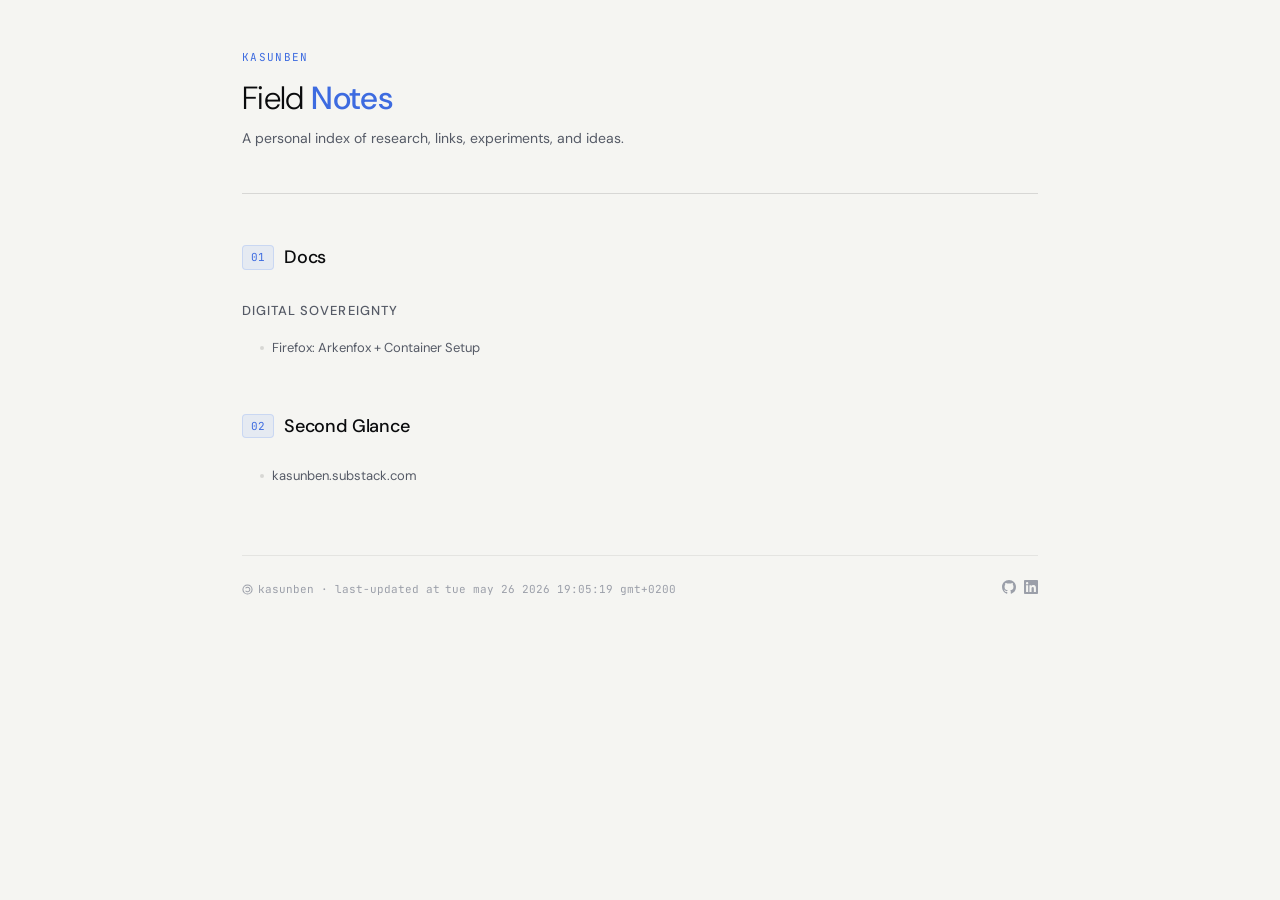
==== index.html @ 13650e2d "update seo configs" ====
<!DOCTYPE html>
<html lang="en">
<head>
  <meta charset="UTF-8">
  <meta name="viewport" content="width=device-width, initial-scale=1.0">
  <title>Field Notes — A personal index of research, links, experiments, and ideas by kasunben.</title>

  <meta name="description" content="A personal index of research, links, experiments, and ideas by kasunben.">
  <meta name="author" content="kasunben">
  <link rel="canonical" href="https://kasunben.openfs.io/">

  <!-- Open Graph -->
  <meta property="og:type" content="website">
  <meta property="og:url" content="https://kasunben.openfs.io/">
  <meta property="og:title" content="Field Notes">
  <meta property="og:description" content="A personal index of research, links, experiments, and ideas by kasunben.">

  <!-- Twitter Card -->
  <meta name="twitter:card" content="summary">
  <meta name="twitter:title" content="Field Notes">
  <meta name="twitter:description" content="A personal index of research, links, experiments, and ideas by kasunben.">

  <link rel="stylesheet" href="./css/theme.css">
</head>
<body>

<div class="header">
  <div class="header-eyebrow">kasunben</div>
  <h1>Field <span>Notes</span></h1>
  <p class="header-sub">A personal index of research, links, experiments, and ideas.</p>
</div>

<div class="section-label">
  <span class="section-num">01</span>
  <h2>Docs</h2>
</div>

<h3>Digital Sovereignty</h3>
<ul class="toc-list">
  <li><a href="docs/digital-sovereignty/firefox-privacy-hardening-guide.html">Firefox: Arkenfox + Container Setup</a></li>
</ul>

<div class="section-label">
  <span class="section-num">02</span>
  <h2>Second Glance</h2>
</div>

<ul class="toc-list" id="substack-feed">
  <li><a href="#">Loading…</a></li>
</ul>

<div class="footer">
  <div class="footer-brand">
    <svg width="11" height="11" viewBox="0 0 24 24" fill="none" stroke="currentColor" stroke-width="2.2" stroke-linecap="round" aria-label="Copyleft"><circle cx="12" cy="12" r="10"/><path d="M8.5 8.5A5 5 0 1 1 8.5 15.5"/></svg> kasunben &middot; last-updated at <span>Tue May 26 2026 19:05:19 GMT+0200</span>
  </div>
  <div class="footer-social">
    <a href="https://github.com/kasunben" target="_blank" rel="noopener" aria-label="GitHub">
      <svg width="14" height="14" viewBox="0 0 24 24" fill="currentColor" aria-hidden="true">
        <path d="M12 0C5.37 0 0 5.37 0 12c0 5.31 3.435 9.795 8.205 11.385.6.105.825-.255.825-.57 0-.285-.015-1.23-.015-2.235-3.015.555-3.795-.735-4.035-1.41-.135-.345-.72-1.41-1.23-1.695-.42-.225-1.02-.78-.015-.795.945-.015 1.62.87 1.845 1.23 1.08 1.815 2.805 1.305 3.495.99.105-.78.42-1.305.765-1.605-2.67-.3-5.46-1.335-5.46-5.925 0-1.305.465-2.385 1.23-3.225-.12-.3-.54-1.53.12-3.18 0 0 1.005-.315 3.3 1.23.96-.27 1.98-.405 3-.405s2.04.135 3 .405c2.295-1.56 3.3-1.23 3.3-1.23.66 1.65.24 2.88.12 3.18.765.84 1.23 1.905 1.23 3.225 0 4.605-2.805 5.625-5.475 5.925.435.375.81 1.095.81 2.22 0 1.605-.015 2.895-.015 3.3 0 .315.225.69.825.57A12.02 12.02 0 0 0 24 12c0-6.63-5.37-12-12-12z"/>
      </svg>
    </a>
    <a href="https://linkedin.com/in/kasunben" target="_blank" rel="noopener" aria-label="LinkedIn">
      <svg width="14" height="14" viewBox="0 0 24 24" fill="currentColor" aria-hidden="true">
        <path d="M20.447 20.452h-3.554v-5.569c0-1.328-.027-3.037-1.852-3.037-1.853 0-2.136 1.445-2.136 2.939v5.667H9.351V9h3.414v1.561h.046c.477-.9 1.637-1.85 3.37-1.85 3.601 0 4.267 2.37 4.267 5.455v6.286zM5.337 7.433a2.062 2.062 0 0 1-2.063-2.065 2.064 2.064 0 1 1 2.063 2.065zm1.782 13.019H3.555V9h3.564v11.452zM22.225 0H1.771C.792 0 0 .774 0 1.729v20.542C0 23.227.792 24 1.771 24h20.451C23.2 24 24 23.227 24 22.271V1.729C24 .774 23.2 0 22.222 0h.003z"/>
      </svg>
    </a>
  </div>
</div>

<script src="./js/utils.js"></script>
</body>
</html>
---- css/theme.css ----
@import url('https://fonts.googleapis.com/css2?family=JetBrains+Mono:wght@400;500;700&family=DM+Sans:wght@300;400;500&display=swap');

/* ── Design tokens ─────────────────────────────────────────── */
:root {
  --bg: #0e0f11;
  --bg2: #141518;
  --bg3: #1a1c20;
  --border: rgba(255,255,255,0.07);
  --border2: rgba(255,255,255,0.12);
  --text: #e2e4e9;
  --text2: #8b8f9a;
  --text3: #555a66;
  --heading: #ffffff;
  --accent: #5b8af5;
  --accent2: #3d6be0;
  --green: #3ecf8e;
  --amber: #f0a429;
  --red: #e55353;
  --purple: #9b72f5;
  --teal: #2dd4bf;
  --mono: 'JetBrains Mono', monospace;
  --sans: 'DM Sans', sans-serif;
  --theme-icon: '☀';
}

@media (prefers-color-scheme: light) {
  :root {
    --bg: #f5f5f2;
    --bg2: #ffffff;
    --bg3: #eceae5;
    --border: rgba(0,0,0,0.07);
    --border2: rgba(0,0,0,0.12);
    --text: #1a1c20;
    --text2: #555a66;
    --text3: #9b9fa9;
    --heading: #0a0b0d;
    --accent: #3d6be0;
    --accent2: #2554c7;
    --green: #1a9e68;
    --amber: #b87d0d;
    --red: #c93a3a;
    --purple: #7c52d9;
    --teal: #0f9e8a;
    --theme-icon: '☽';
  }
}

/* ── Reset ──────────────────────────────────────────────────── */
* { box-sizing: border-box; margin: 0; padding: 0; }

/* ── Layout ─────────────────────────────────────────────────── */
body {
  background: var(--bg);
  color: var(--text);
  font-family: var(--sans);
  font-size: 14px;
  line-height: 1.7;
  max-width: 860px;
  margin: 0 auto;
  padding: 48px 32px 80px;
}

/* ── Header ─────────────────────────────────────────────────── */
.header {
  border-bottom: 1px solid var(--border2);
  padding-bottom: 32px;
  margin-bottom: 48px;
}
.header-eyebrow a { color: inherit; text-decoration: none; opacity: 0.8; transition: opacity .15s; }
.header-eyebrow a:hover { opacity: 1; }
.header-eyebrow svg { vertical-align: middle; position: relative; top: -1px; }
.header-eyebrow {
  font-family: var(--mono);
  font-size: 11px;
  color: var(--accent);
  letter-spacing: .12em;
  text-transform: uppercase;
  margin-bottom: 12px;
}
h1 {
  font-size: 32px;
  font-weight: 300;
  color: var(--heading);
  letter-spacing: -.02em;
  line-height: 1.2;
  margin-bottom: 10px;
}
h1 span { color: var(--accent); font-weight: 500; }
.header-sub {
  color: var(--text2);
  font-size: 14px;
  max-width: 520px;
}

/* ── Section headings ───────────────────────────────────────── */
.section-label {
  display: flex;
  align-items: center;
  gap: 10px;
  margin: 48px 0 20px;
}
.section-num {
  font-family: var(--mono);
  font-size: 11px;
  color: var(--accent);
  background: rgba(91,138,245,0.1);
  border: 1px solid rgba(91,138,245,0.2);
  padding: 2px 8px;
  border-radius: 4px;
}
h2 {
  font-size: 18px;
  font-weight: 500;
  color: var(--heading);
  letter-spacing: -.01em;
}
h3 {
  font-size: 13px;
  font-weight: 500;
  color: var(--text2);
  text-transform: uppercase;
  letter-spacing: .08em;
  margin: 28px 0 10px;
}

/* ── Callout boxes ──────────────────────────────────────────── */
.callout {
  border-radius: 8px;
  padding: 14px 16px;
  margin: 16px 0;
  font-size: 13px;
  line-height: 1.6;
  border-left: 3px solid;
}
.callout.info   { background: rgba(91,138,245,0.07); border-color: var(--accent); color: var(--text); }
.callout.warn   { background: rgba(240,164,41,0.07);  border-color: var(--amber);  color: var(--text); }
.callout.good   { background: rgba(62,207,142,0.07);  border-color: var(--green);  color: var(--text); }
.callout.danger { background: rgba(229,83,83,0.07);   border-color: var(--red);    color: var(--text); }
.callout strong { font-weight: 500; }

/* ── Code blocks ────────────────────────────────────────────── */
.code-block {
  background: var(--bg3);
  border: 1px solid var(--border2);
  border-radius: 8px;
  margin: 12px 0;
  overflow: hidden;
}
.code-header {
  display: flex;
  align-items: center;
  justify-content: space-between;
  padding: 8px 14px;
  border-bottom: 1px solid var(--border);
  background: var(--bg);
}
.code-label {
  font-family: var(--mono);
  font-size: 11px;
  color: var(--text3);
  letter-spacing: .06em;
}
.copy-btn {
  font-family: var(--mono);
  font-size: 10px;
  color: var(--text3);
  background: none;
  border: 1px solid var(--border2);
  border-radius: 4px;
  padding: 2px 8px;
  cursor: pointer;
  transition: all .15s;
}
.copy-btn:hover  { color: var(--accent); border-color: var(--accent); }
.copy-btn.copied { color: var(--green);  border-color: var(--green); }
pre {
  padding: 14px 16px;
  overflow-x: auto;
  font-family: var(--mono);
  font-size: 12.5px;
  line-height: 1.8;
  color: var(--text);
}

/* Syntax token colours */
.cm { color: var(--text3); }   /* comment */
.ck { color: var(--purple); }  /* keyword */
.cv { color: var(--teal); }    /* value   */
.cs { color: var(--green); }   /* string  */
.cw { color: var(--amber); }   /* warning */

/* ── Step list ──────────────────────────────────────────────── */
.steps { display: flex; flex-direction: column; gap: 2px; margin: 12px 0; }
.step {
  display: grid;
  grid-template-columns: 28px 1fr;
  gap: 12px;
  align-items: start;
  padding: 10px 0;
  border-bottom: 1px solid var(--border);
}
.step:last-child { border-bottom: none; }
.step-n {
  font-family: var(--mono);
  font-size: 11px;
  color: var(--accent);
  padding-top: 2px;
  font-weight: 700;
}
.step-body { font-size: 13.5px; color: var(--text); }
.step-check {
  appearance: none;
  width: 14px;
  height: 14px;
  min-width: 14px;
  border: 1.5px solid var(--border2);
  border-radius: 3px;
  cursor: pointer;
  margin-top: 5px;
  transition: background .15s, border-color .15s;
  background: var(--bg2);
  margin-left: 9px;
}
.step-check:hover { border-color: var(--accent); }
.step-check:checked {
  background-color: var(--accent);
  border-color: var(--accent);
  background-image: url("data:image/svg+xml,%3Csvg viewBox='0 0 10 8' xmlns='http://www.w3.org/2000/svg'%3E%3Cpath d='M1 4l3 3 5-6' stroke='%23fff' stroke-width='1.5' fill='none' stroke-linecap='round' stroke-linejoin='round'/%3E%3C/svg%3E");
  background-repeat: no-repeat;
  background-position: center;
  background-size: 10px 8px;
}
.step-body code {
  font-family: var(--mono);
  font-size: 12px;
  background: var(--bg3);
  padding: 1px 6px;
  border-radius: 3px;
  color: var(--teal);
}
.step-body .note {
  display: block;
  font-size: 12px;
  color: var(--text2);
  margin-top: 3px;
}

/* ── Container grid ─────────────────────────────────────────── */
.container-grid {
  display: grid;
  grid-template-columns: repeat(2, 1fr);
  gap: 10px;
  margin: 16px 0;
}
.container-card {
  border-radius: 10px;
  border: 1px solid var(--border2);
  padding: 16px;
  background: var(--bg2);
  position: relative;
  overflow: hidden;
}
.container-card::before {
  content: '';
  position: absolute;
  top: 0; left: 0; right: 0;
  height: 2px;
}
.c-blue::before   { background: #5b8af5; }
.c-red::before    { background: #e55353; }
.c-green::before  { background: #3ecf8e; }
.c-amber::before  { background: #f0a429; }
.c-purple::before { background: #9b72f5; }
.c-teal::before   { background: #2dd4bf; }
.c-gray::before   { background: #555a66; }
.c-pink::before   { background: #e06bab; }

.container-name {
  font-family: var(--mono);
  font-size: 12px;
  font-weight: 700;
  margin-bottom: 4px;
}

/* Light-mode container name colours */
.c-blue .container-name   { color: #3d6be0; }
.c-red .container-name    { color: #c93a3a; }
.c-green .container-name  { color: #1a9e68; }
.c-amber .container-name  { color: #b87d0d; }
.c-purple .container-name { color: #7c52d9; }
.c-teal .container-name   { color: #0f9e8a; }
.c-gray .container-name   { color: var(--text2); }
.c-pink .container-name   { color: #b84e8a; }

/* Dark-mode overrides */
@media (prefers-color-scheme: dark) {
  .c-blue .container-name   { color: #5b8af5; }
  .c-red .container-name    { color: #e55353; }
  .c-green .container-name  { color: #3ecf8e; }
  .c-amber .container-name  { color: #f0a429; }
  .c-purple .container-name { color: #9b72f5; }
  .c-teal .container-name   { color: #2dd4bf; }
  .c-gray .container-name   { color: #8b8f9a; }
  .c-pink .container-name   { color: #e06bab; }
}

.container-desc {
  font-size: 12px;
  color: var(--text2);
  margin-bottom: 10px;
  line-height: 1.5;
}
.container-sites {
  display: flex;
  flex-wrap: wrap;
  gap: 5px;
}
.site-tag {
  font-family: var(--mono);
  font-size: 10px;
  background: rgba(255,255,255,0.05);
  border: 1px solid var(--border);
  border-radius: 3px;
  padding: 2px 7px;
  color: var(--text2);
}
.container-rule {
  margin-top: 10px;
  font-size: 11px;
  color: var(--text3);
  border-top: 1px solid var(--border);
  padding-top: 8px;
  font-family: var(--mono);
}

/* ── Table ──────────────────────────────────────────────────── */
.ub-table { width: 100%; border-collapse: collapse; margin: 12px 0; font-size: 13px; }
.ub-table th {
  text-align: left;
  font-family: var(--mono);
  font-size: 11px;
  color: var(--text3);
  padding: 6px 12px;
  border-bottom: 1px solid var(--border2);
  font-weight: 400;
  letter-spacing: .05em;
}
.ub-table td {
  padding: 9px 12px;
  border-bottom: 1px solid var(--border);
  color: var(--text);
  vertical-align: top;
}
.ub-table tr:last-child td { border-bottom: none; }
.ub-table code {
  font-family: var(--mono);
  font-size: 11.5px;
  color: var(--teal);
  background: rgba(45,212,191,0.08);
  padding: 1px 6px;
  border-radius: 3px;
}

/* ── Badges ─────────────────────────────────────────────────── */
.badge {
  display: inline-block;
  font-family: var(--mono);
  font-size: 10px;
  padding: 2px 7px;
  border-radius: 3px;
  font-weight: 500;
}
.badge-must { background: rgba(62,207,142,0.12);  color: var(--green); }
.badge-rec  { background: rgba(91,138,245,0.12);  color: var(--accent); }
.badge-skip { background: rgba(229,83,83,0.12);   color: var(--red); }

/* ── Divider ────────────────────────────────────────────────── */
hr { border: none; border-top: 1px solid var(--border); margin: 40px 0; }

/* ── TOC ────────────────────────────────────────────────────── */
.toc {
  background: var(--bg2);
  border: 1px solid var(--border2);
  border-radius: 10px;
  padding: 18px 20px;
  margin-bottom: 40px;
}
.toc-title {
  font-family: var(--mono);
  font-size: 11px;
  color: var(--text3);
  letter-spacing: .08em;
  text-transform: uppercase;
  margin-bottom: 10px;
}
.toc-list { list-style: none; display: flex; flex-direction: column; gap: 4px; }
.toc-list a {
  color: var(--text2);
  text-decoration: none;
  font-size: 13px;
  display: flex;
  align-items: center;
  gap: 8px;
  transition: color .15s;
}
.toc-list a:hover { color: var(--accent); }
.toc-list a::before {
  content: '';
  display: inline-block;
  width: 4px;
  height: 4px;
  border-radius: 50%;
  background: var(--border2);
  flex-shrink: 0;
}

/* ── Inline code ────────────────────────────────────────────── */
p code, li code {
  font-family: var(--mono);
  font-size: 12px;
  background: var(--bg3);
  padding: 1px 6px;
  border-radius: 3px;
  color: var(--teal);
}

/* ── Body copy ──────────────────────────────────────────────── */
p  { margin: 10px 0; color: var(--text); font-size: 13.5px; }
ul { padding-left: 18px; margin: 8px 0; }
li { margin: 4px 0; font-size: 13.5px; color: var(--text); }

/* ── Social links ───────────────────────────────────────────── */
.social-links {
  display: flex;
  gap: 18px;
  margin-top: 16px;
}
.social-links a {
  display: flex;
  align-items: center;
  gap: 6px;
  font-family: var(--mono);
  font-size: 11px;
  color: var(--text3);
  text-decoration: none;
  transition: color .15s;
}
.social-links a:hover { color: var(--accent); }
.social-links svg { flex-shrink: 0; }

/* ── Footer ─────────────────────────────────────────────────── */
.footer-tags {
  display: flex;
  flex-wrap: wrap;
  justify-content: flex-end;
  gap: 8px;
  font-family: var(--mono);
  font-size: 10px;
  color: var(--text3);
  max-width: 50%;
  text-align: right;
}
.footer-date { white-space: nowrap; }
.footer a { color: inherit; text-decoration: none; transition: color .15s; }
.footer a:hover { color: var(--accent); }
.footer-brand { display: inline-flex; align-items: center; gap: 5px; }
.footer-brand svg { flex-shrink: 0; position: relative; }
.footer-social { display: flex; gap: 8px; align-items: center; }
.footer-social a { color: var(--text3); text-decoration: none; transition: color .15s; line-height: 0; }
.footer-social a:hover { color: var(--accent); }

.footer {
  margin-top: 64px;
  padding-top: 24px;
  border-top: 1px solid var(--border);
  font-family: var(--mono);
  font-size: 11px;
  color: var(--text3);
  display: flex;
  justify-content: space-between;
  align-items: flex-start;
  text-transform: lowercase;
  gap: 16px;
}

@media (max-width: 540px) {
  .footer { flex-direction: column; gap: 12px; }
  .footer-tags { justify-content: flex-start; max-width: 100%; text-align: left; }
}
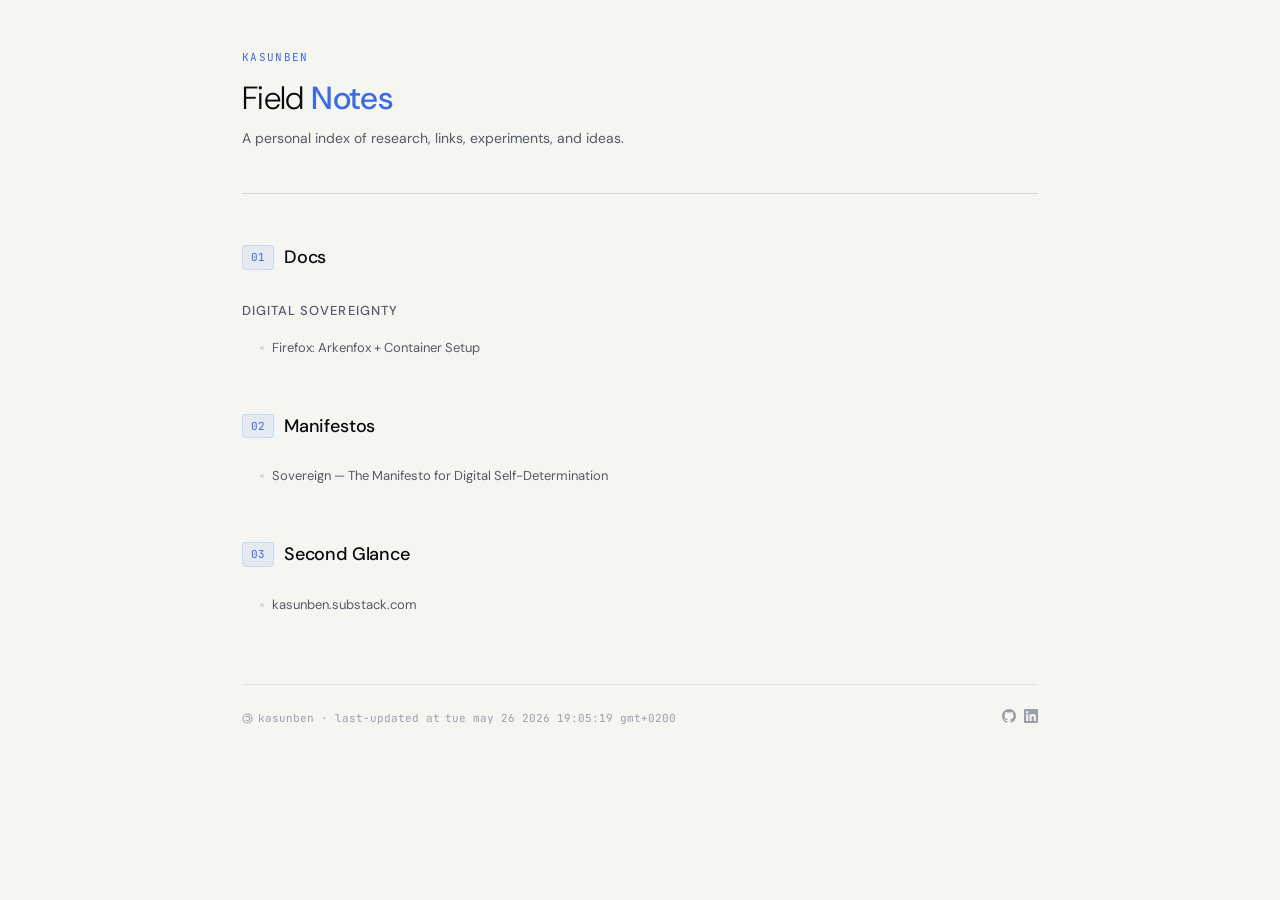
==== commit 76f25dfa: "add Sovereign manifesto" ====
--- a/index.html
+++ b/index.html
@@ -42,6 +42,15 @@
 
 <div class="section-label">
   <span class="section-num">02</span>
+  <h2>Manifestos</h2>
+</div>
+
+<ul class="toc-list">
+  <li><a href="./sovereign-manifesto-digital-self-determination.html">Sovereign — The Manifesto for Digital Self-Determination</a></li>
+</ul>
+
+<div class="section-label">
+  <span class="section-num">03</span>
   <h2>Second Glance</h2>
 </div>
 
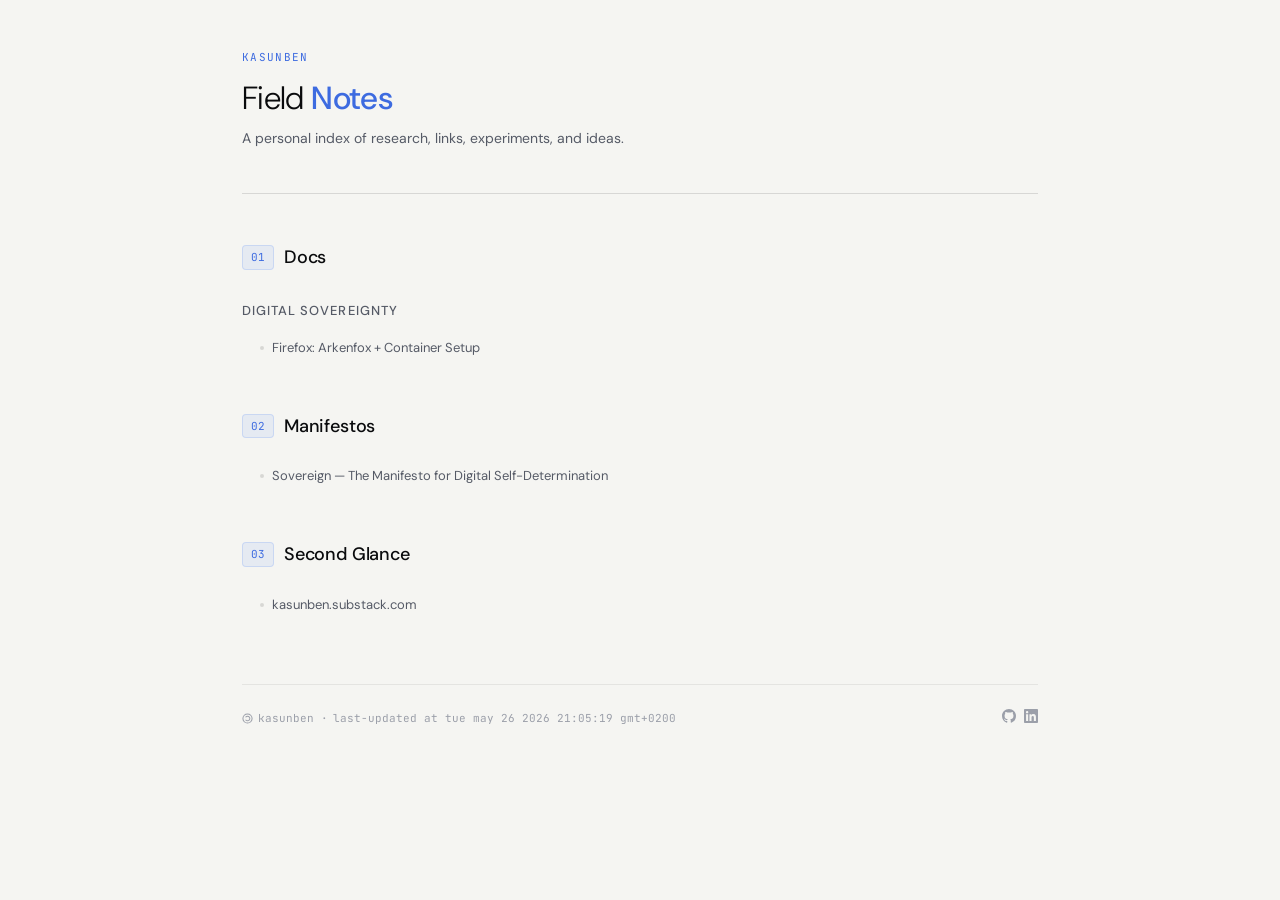
==== commit 39600dd8: "fix mobile responsive issues in footer" ====
--- a/index.html
+++ b/index.html
@@ -60,7 +60,7 @@
 
 <div class="footer">
   <div class="footer-brand">
-    <svg width="11" height="11" viewBox="0 0 24 24" fill="none" stroke="currentColor" stroke-width="2.2" stroke-linecap="round" aria-label="Copyleft"><circle cx="12" cy="12" r="10"/><path d="M8.5 8.5A5 5 0 1 1 8.5 15.5"/></svg> kasunben &middot; last-updated at <span>Tue May 26 2026 19:05:19 GMT+0200</span>
+    <svg width="11" height="11" viewBox="0 0 24 24" fill="none" stroke="currentColor" stroke-width="2.2" stroke-linecap="round" aria-label="Copyleft"><circle cx="12" cy="12" r="10"/><path d="M8.5 8.5A5 5 0 1 1 8.5 15.5"/></svg> kasunben &middot; <span class="footer-date">last-updated at <span>Tue May 26 2026 21:05:19 GMT+0200</span></span>
   </div>
   <div class="footer-social">
     <a href="https://github.com/kasunben" target="_blank" rel="noopener" aria-label="GitHub">
--- a/css/theme.css
+++ b/css/theme.css
@@ -463,7 +463,7 @@
 .footer-date { white-space: nowrap; }
 .footer a { color: inherit; text-decoration: none; transition: color .15s; }
 .footer a:hover { color: var(--accent); }
-.footer-brand { display: inline-flex; align-items: center; gap: 5px; }
+.footer-brand { display: flex; align-items: center; flex-wrap: wrap; gap: 5px; }
 .footer-brand svg { flex-shrink: 0; position: relative; }
 .footer-social { display: flex; gap: 8px; align-items: center; }
 .footer-social a { color: var(--text3); text-decoration: none; transition: color .15s; line-height: 0; }
@@ -484,6 +484,8 @@
 }
 
 @media (max-width: 540px) {
-  .footer { flex-direction: column; gap: 12px; }
-  .footer-tags { justify-content: flex-start; max-width: 100%; text-align: left; }
-}
+  .footer { flex-direction: column; gap: 12px; align-items: center; text-align: center; }
+  .footer-brand { justify-content: center; }
+  .footer-social { justify-content: center; }
+  .footer-tags { justify-content: center; max-width: 100%; text-align: center; }
+}
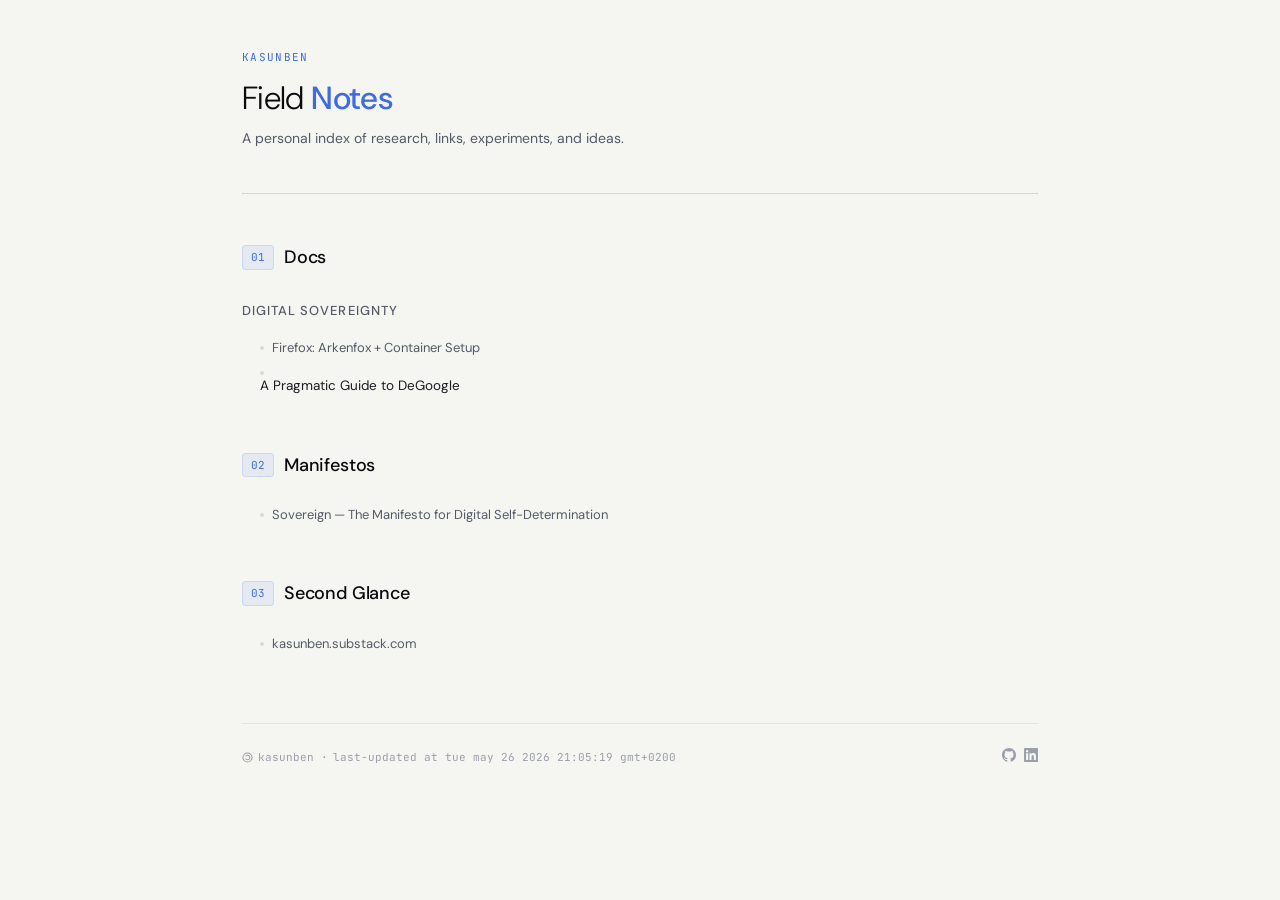
==== commit 55dbb080: "add new article (pragmatic guide to degoogle)" ====
--- a/index.html
+++ b/index.html
@@ -38,6 +38,7 @@
 <h3>Digital Sovereignty</h3>
 <ul class="toc-list">
   <li><a href="docs/digital-sovereignty/firefox-privacy-hardening-guide.html">Firefox: Arkenfox + Container Setup</a></li>
+  <li><a href="docs/digital-sovereignty/a-pragmatic-guide-to-degoogle.html"></a>A Pragmatic Guide to DeGoogle</a></li>
 </ul>
 
 <div class="section-label">
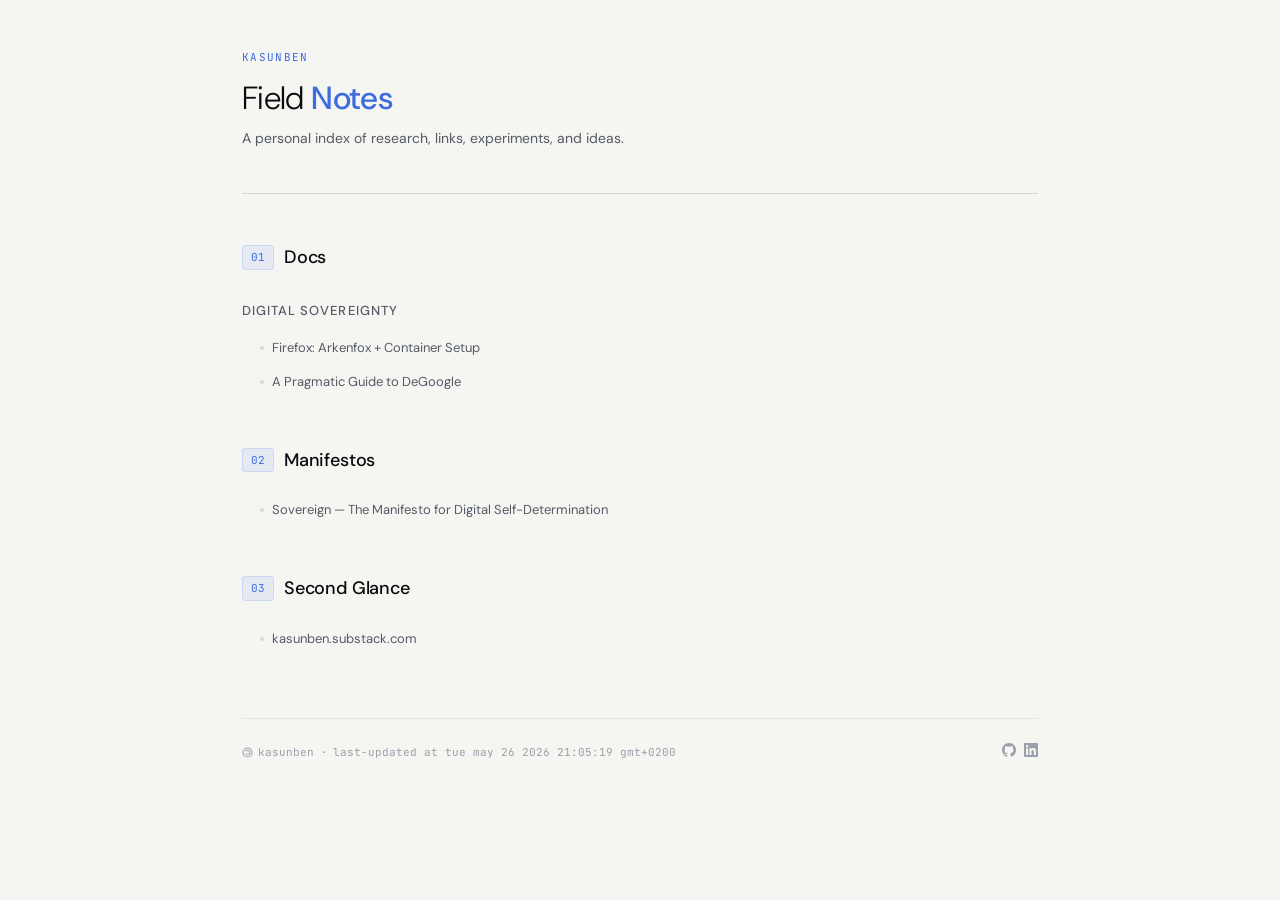
==== commit b9bd2bee: "fix typo" ====
--- a/index.html
+++ b/index.html
@@ -38,7 +38,7 @@
 <h3>Digital Sovereignty</h3>
 <ul class="toc-list">
   <li><a href="docs/digital-sovereignty/firefox-privacy-hardening-guide.html">Firefox: Arkenfox + Container Setup</a></li>
-  <li><a href="docs/digital-sovereignty/a-pragmatic-guide-to-degoogle.html"></a>A Pragmatic Guide to DeGoogle</a></li>
+  <li><a href="docs/digital-sovereignty/a-pragmatic-guide-to-degoogle.html">A Pragmatic Guide to DeGoogle</a></li>
 </ul>
 
 <div class="section-label">
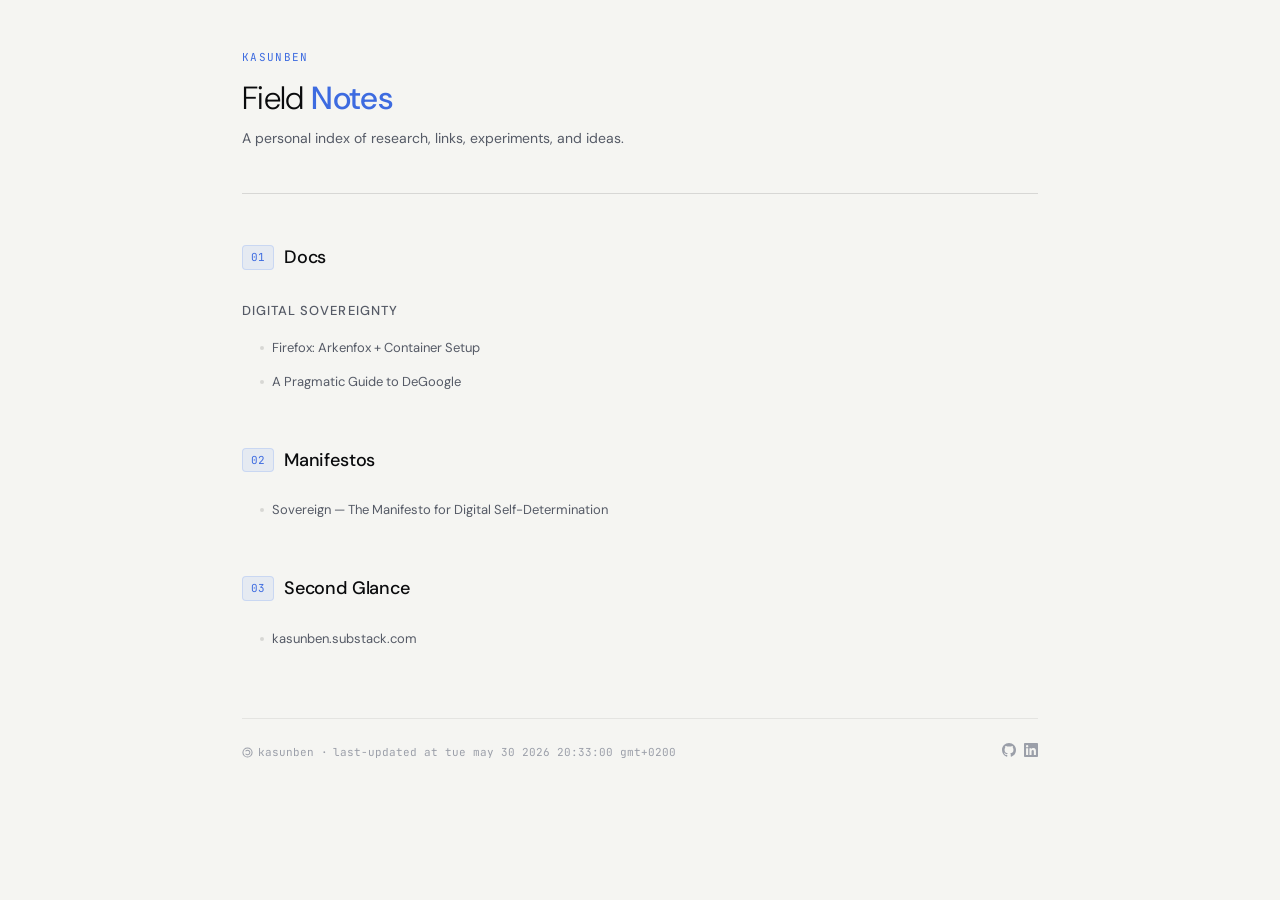
==== commit e7068949: "update last-update at" ====
--- a/index.html
+++ b/index.html
@@ -61,7 +61,7 @@
 
 <div class="footer">
   <div class="footer-brand">
-    <svg width="11" height="11" viewBox="0 0 24 24" fill="none" stroke="currentColor" stroke-width="2.2" stroke-linecap="round" aria-label="Copyleft"><circle cx="12" cy="12" r="10"/><path d="M8.5 8.5A5 5 0 1 1 8.5 15.5"/></svg> kasunben &middot; <span class="footer-date">last-updated at <span>Tue May 26 2026 21:05:19 GMT+0200</span></span>
+    <svg width="11" height="11" viewBox="0 0 24 24" fill="none" stroke="currentColor" stroke-width="2.2" stroke-linecap="round" aria-label="Copyleft"><circle cx="12" cy="12" r="10"/><path d="M8.5 8.5A5 5 0 1 1 8.5 15.5"/></svg> kasunben &middot; <span class="footer-date">last-updated at <span>Tue May 30 2026 20:33:00 GMT+0200</span></span>
   </div>
   <div class="footer-social">
     <a href="https://github.com/kasunben" target="_blank" rel="noopener" aria-label="GitHub">
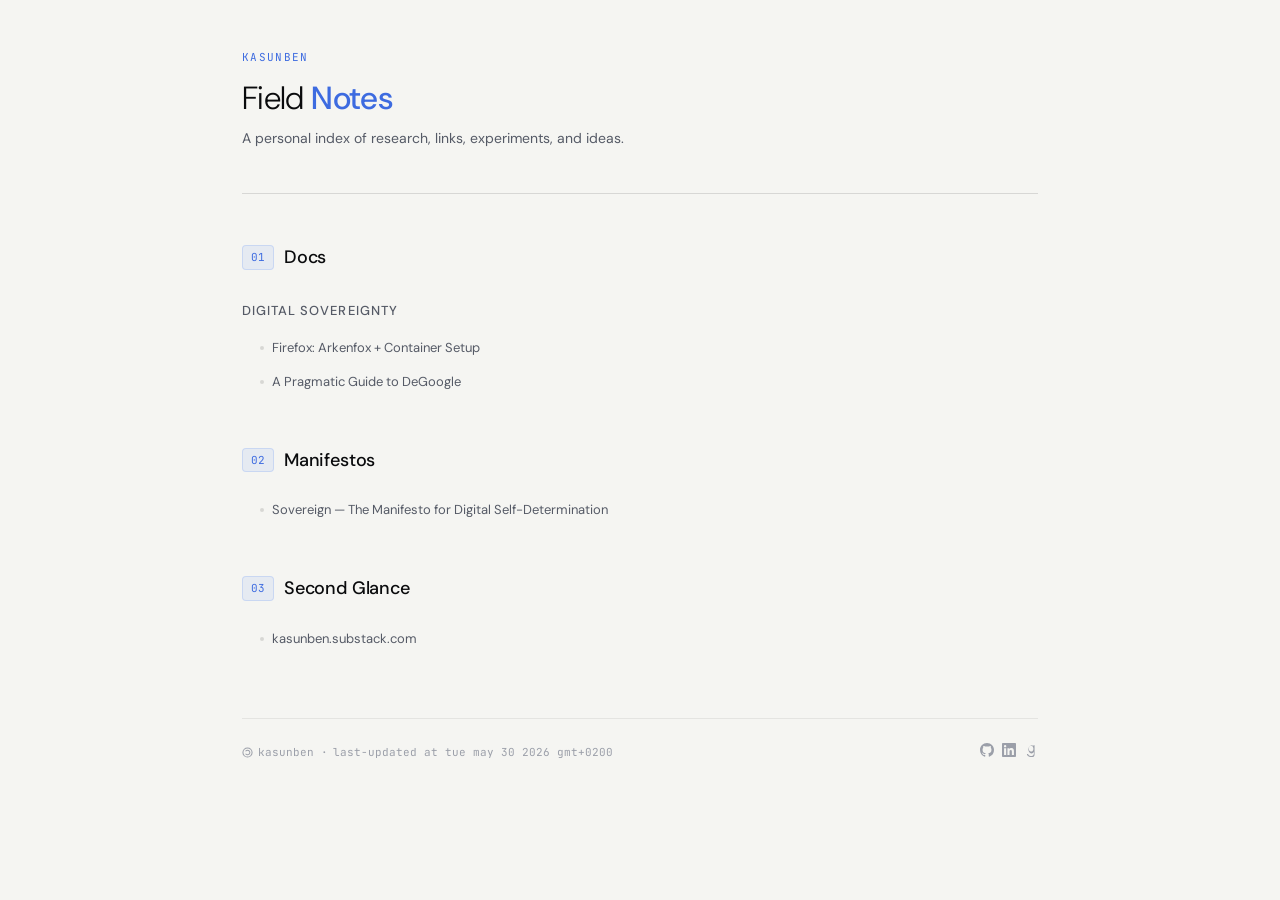
==== commit 105fa9c3: "add goodreads link" ====
--- a/index.html
+++ b/index.html
@@ -61,7 +61,7 @@
 
 <div class="footer">
   <div class="footer-brand">
-    <svg width="11" height="11" viewBox="0 0 24 24" fill="none" stroke="currentColor" stroke-width="2.2" stroke-linecap="round" aria-label="Copyleft"><circle cx="12" cy="12" r="10"/><path d="M8.5 8.5A5 5 0 1 1 8.5 15.5"/></svg> kasunben &middot; <span class="footer-date">last-updated at <span>Tue May 30 2026 20:33:00 GMT+0200</span></span>
+    <svg width="11" height="11" viewBox="0 0 24 24" fill="none" stroke="currentColor" stroke-width="2.2" stroke-linecap="round" aria-label="Copyleft"><circle cx="12" cy="12" r="10"/><path d="M8.5 8.5A5 5 0 1 1 8.5 15.5"/></svg> kasunben &middot; <span class="footer-date">last-updated at <span>Tue May 30 2026 GMT+0200</span></span>
   </div>
   <div class="footer-social">
     <a href="https://github.com/kasunben" target="_blank" rel="noopener" aria-label="GitHub">
@@ -74,6 +74,11 @@
         <path d="M20.447 20.452h-3.554v-5.569c0-1.328-.027-3.037-1.852-3.037-1.853 0-2.136 1.445-2.136 2.939v5.667H9.351V9h3.414v1.561h.046c.477-.9 1.637-1.85 3.37-1.85 3.601 0 4.267 2.37 4.267 5.455v6.286zM5.337 7.433a2.062 2.062 0 0 1-2.063-2.065 2.064 2.064 0 1 1 2.063 2.065zm1.782 13.019H3.555V9h3.564v11.452zM22.225 0H1.771C.792 0 0 .774 0 1.729v20.542C0 23.227.792 24 1.771 24h20.451C23.2 24 24 23.227 24 22.271V1.729C24 .774 23.2 0 22.222 0h.003z"/>
       </svg>
     </a>
+    <a href="https://www.goodreads.com/user/show/2448917-kasun" target="_blank" rel="noopener" aria-label="Goodreads">
+      <svg width="14" height="14" viewBox="0 0 24 24" fill="currentColor" aria-hidden="true">
+        <path d="M11.43 23.995c-3.608-.208-6.274-2.077-6.448-5.078.695.007 1.375-.013 2.07-.006.224 1.342 1.065 2.43 2.904 3.003 2.138.695 4.974.588 6.166-1.256.76-1.16.867-2.56.896-3.898l.012-1.207c-1.051 1.566-2.663 2.588-4.346 2.376-3.098-.626-4.94-3.51-5.17-6.482-.198-3.155 1.367-6.482 4.515-7.31 1.37-.36 2.894-.087 3.98.814l.06-1.095h2.05V18.54c-.016 1.01-.045 2.043-.285 3.027-.812 3.258-4.048 2.63-6.404 2.428zM12.17 4.78c-2.258-.032-3.8 2.428-3.85 4.62-.138 2.33.995 5.197 3.68 5.355 2.573.22 4.044-2.29 4.087-4.64.072-2.33-.973-5.284-3.917-5.336z"/>
+      </svg>
+    </a>
   </div>
 </div>
 
